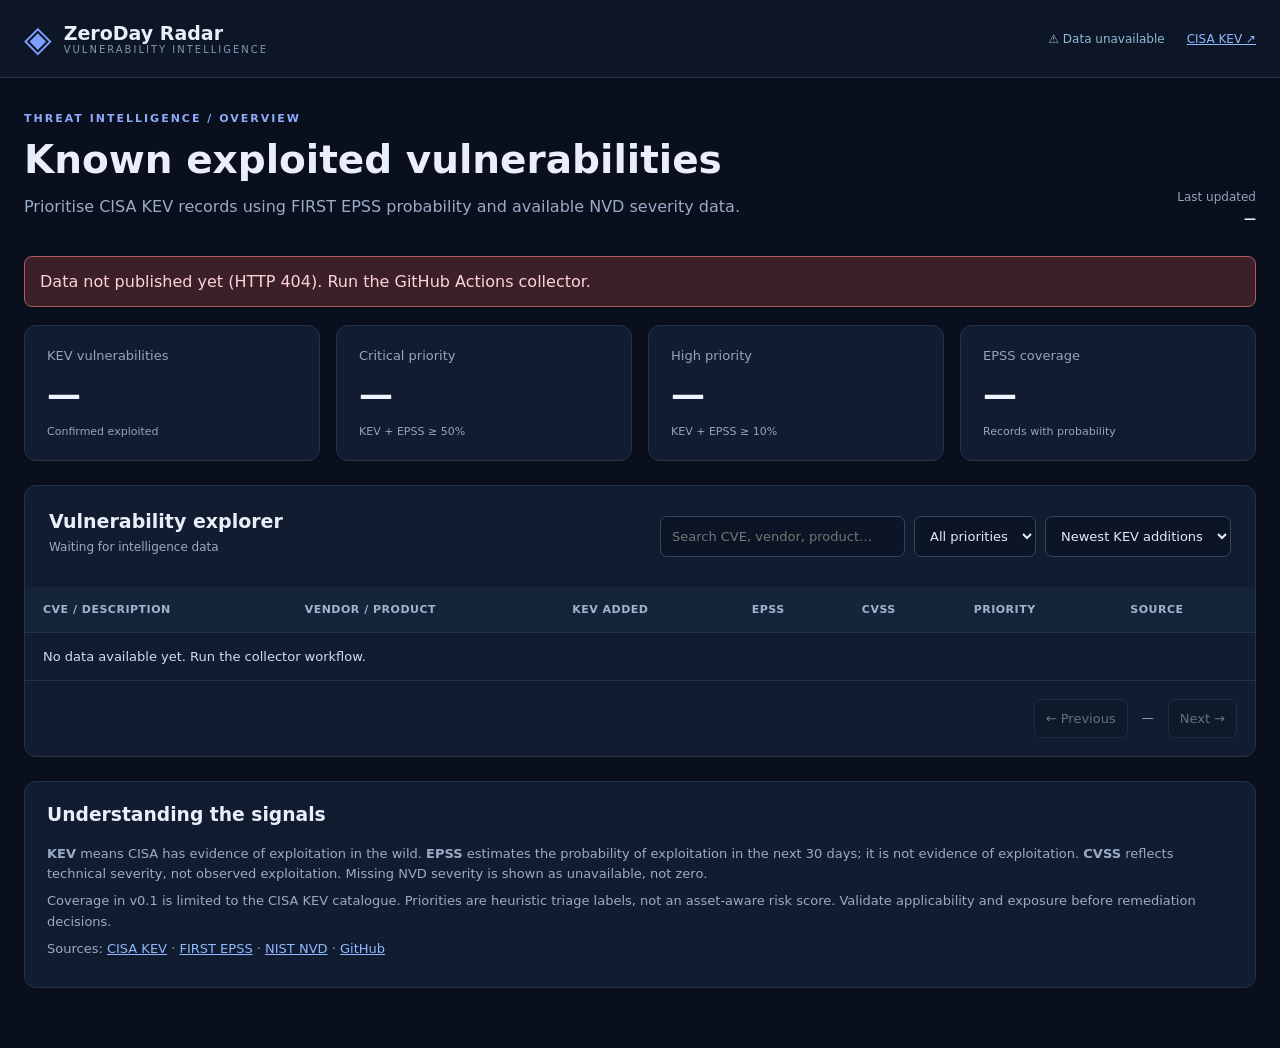
==== index.html @ 217a9eb2 "Add files via upload" ====
<!doctype html><html lang="en"><head><meta charset="utf-8"><meta name="viewport" content="width=device-width,initial-scale=1"><meta name="description" content="ZeroDay Radar: CISA KEV, EPSS and NVD vulnerability intelligence"><title>ZeroDay Radar | Vulnerability Intelligence</title><link rel="stylesheet" href="style.css"></head><body>
<header><div class="brand"><span class="brand-icon">◈</span><div><strong>ZeroDay Radar</strong><small>VULNERABILITY INTELLIGENCE</small></div></div><div class="top-right"><span id="health" class="status">Loading intelligence…</span><a href="https://www.cisa.gov/known-exploited-vulnerabilities-catalog" target="_blank" rel="noopener noreferrer">CISA KEV ↗</a></div></header>
<main><section class="intro"><div><div class="eyebrow">THREAT INTELLIGENCE / OVERVIEW</div><h1>Known exploited vulnerabilities</h1><p>Prioritise CISA KEV records using FIRST EPSS probability and available NVD severity data.</p></div><div class="stamp">Last updated<br><strong id="updated">—</strong></div></section>
<div id="error" role="alert" hidden></div>
<section class="metrics" aria-label="Intelligence metrics"><article><span>KEV vulnerabilities</span><strong id="count">—</strong><small>Confirmed exploited</small></article><article><span>Critical priority</span><strong id="critical">—</strong><small>KEV + EPSS ≥ 50%</small></article><article><span>High priority</span><strong id="high">—</strong><small>KEV + EPSS ≥ 10%</small></article><article><span>EPSS coverage</span><strong id="coverage">—</strong><small>Records with probability</small></article></section>
<section class="panel"><div class="panel-header"><div><h2>Vulnerability explorer</h2><p id="results">Waiting for intelligence data</p></div><div class="filters"><label class="sr-only" for="search">Search vulnerabilities</label><input id="search" type="search" placeholder="Search CVE, vendor, product…"><label class="sr-only" for="priority">Priority filter</label><select id="priority"><option value="">All priorities</option><option>Critical</option><option>High</option><option>Elevated</option></select><label class="sr-only" for="sort">Sort results</label><select id="sort"><option value="recent">Newest KEV additions</option><option value="epss">Highest EPSS</option><option value="cvss">Highest CVSS</option></select></div></div>
<div class="table-wrap"><table><thead><tr><th>CVE / Description</th><th>Vendor / Product</th><th>KEV added</th><th>EPSS</th><th>CVSS</th><th>Priority</th><th>Source</th></tr></thead><tbody id="rows"><tr><td colspan="7">Loading…</td></tr></tbody></table></div><div class="pagination"><button id="prev" disabled>← Previous</button><span id="page">—</span><button id="next" disabled>Next →</button></div></section>
<section class="footnote"><h3>Understanding the signals</h3><p><b>KEV</b> means CISA has evidence of exploitation in the wild. <b>EPSS</b> estimates the probability of exploitation in the next 30 days; it is not evidence of exploitation. <b>CVSS</b> reflects technical severity, not observed exploitation. Missing NVD severity is shown as unavailable, not zero.</p><p>Coverage in v0.1 is limited to the CISA KEV catalogue. Priorities are heuristic triage labels, not an asset-aware risk score. Validate applicability and exposure before remediation decisions.</p><p>Sources: <a href="https://www.cisa.gov/known-exploited-vulnerabilities-catalog">CISA KEV</a> · <a href="https://www.first.org/epss/">FIRST EPSS</a> · <a href="https://nvd.nist.gov/">NIST NVD</a> · <a href="https://github.com/">GitHub</a></p></section></main><script src="app.js" defer></script></body></html>
---- style.css ----
:root{color-scheme:dark;font-family:Inter,ui-sans-serif,system-ui,-apple-system,Segoe UI,sans-serif;background:#090f1c;color:#e9eef9}*{box-sizing:border-box}body{margin:0}a{color:#91b9ff}header{height:78px;border-bottom:1px solid #25314a;display:flex;align-items:center;justify-content:space-between;padding:0 max(24px,calc((100vw - 1350px)/2));background:#0d1627}.brand{display:flex;align-items:center;gap:12px}.brand-icon{font-size:36px;color:#7d9fff}.brand strong{display:block;font-size:19px}.brand small{display:block;color:#8796b2;font-size:10px;letter-spacing:2px}.top-right{display:flex;gap:22px;align-items:center;font-size:12px}.status{color:#8fb9d0}main{max-width:1398px;margin:auto;padding:34px 24px 60px}.intro{display:flex;justify-content:space-between;gap:24px;align-items:end;margin-bottom:30px}.eyebrow{color:#8eabf9;font-size:11px;letter-spacing:2px;font-weight:700}h1{font-size:clamp(27px,4vw,39px);margin:12px 0}p{color:#9aabc6;line-height:1.6;margin:6px 0}.stamp{text-align:right;color:#93a4bf;font-size:12px;min-width:160px}.stamp strong{display:block;color:#e3eafb;margin-top:8px}.metrics{display:grid;grid-template-columns:repeat(4,1fr);gap:16px;margin-bottom:24px}.metrics article,.panel,.footnote{background:#111c30;border:1px solid #25334e;border-radius:12px}.metrics article{padding:22px}.metrics span,.metrics small{display:block;color:#94a5c0;font-size:13px}.metrics strong{display:block;font-size:34px;margin:11px 0;color:#f2f5ff}.metrics small{font-size:11px}.panel{overflow:hidden}.panel-header{padding:24px;display:flex;justify-content:space-between;gap:20px;align-items:center}h2{margin:0;font-size:19px}.panel-header p{font-size:12px}.filters{display:flex;gap:9px;flex-wrap:wrap}input,select,button{background:#0c1525;color:#e5ecf8;border:1px solid #334563;border-radius:7px;padding:11px;font:inherit;font-size:13px}input{min-width:245px}input:focus,select:focus,button:focus{outline:2px solid #8eaaff;outline-offset:2px}button:not(:disabled){cursor:pointer}button:disabled{opacity:.4}.table-wrap{overflow:auto}table{border-collapse:collapse;width:100%;min-width:940px;text-align:left}th{background:#16243a;color:#a2b3ce;font-size:11px;letter-spacing:.5px;text-transform:uppercase}th,td{padding:16px 18px;border-bottom:1px solid #24314b}td{font-size:13px;color:#d1dced;vertical-align:top}td small{display:block;color:#8f9fba;margin-top:6px;line-height:1.45;max-width:410px}.cve{font-weight:700;color:#a5c4ff}.pill{display:inline-block;border-radius:5px;padding:5px 9px;font-size:11px;font-weight:700}.Critical{background:#50212b;color:#ff9a9a}.High{background:#503923;color:#ffcf8b}.Elevated{background:#223f52;color:#9bd8f5}.pagination{display:flex;justify-content:flex-end;align-items:center;gap:14px;padding:18px}.pagination span{font-size:12px;color:#9baac4}.footnote{padding:22px;margin-top:24px}.footnote h3{margin-top:0}.footnote p{font-size:13px}#error{padding:15px;border:1px solid #ae5b61;border-radius:8px;background:#3b202a;color:#ffd3d5;margin-bottom:18px}.sr-only{position:absolute;width:1px;height:1px;padding:0;margin:-1px;overflow:hidden;clip:rect(0,0,0,0);white-space:nowrap;border:0}@media(max-width:850px){.metrics{grid-template-columns:repeat(2,1fr)}.panel-header,.intro{align-items:stretch;flex-direction:column}.stamp{text-align:left}.top-right a{display:none}}@media(max-width:500px){.metrics{grid-template-columns:1fr 1fr;gap:8px}.metrics article{padding:13px}.metrics strong{font-size:26px}.filters input,.filters select{width:100%}.top-right{font-size:10px}}
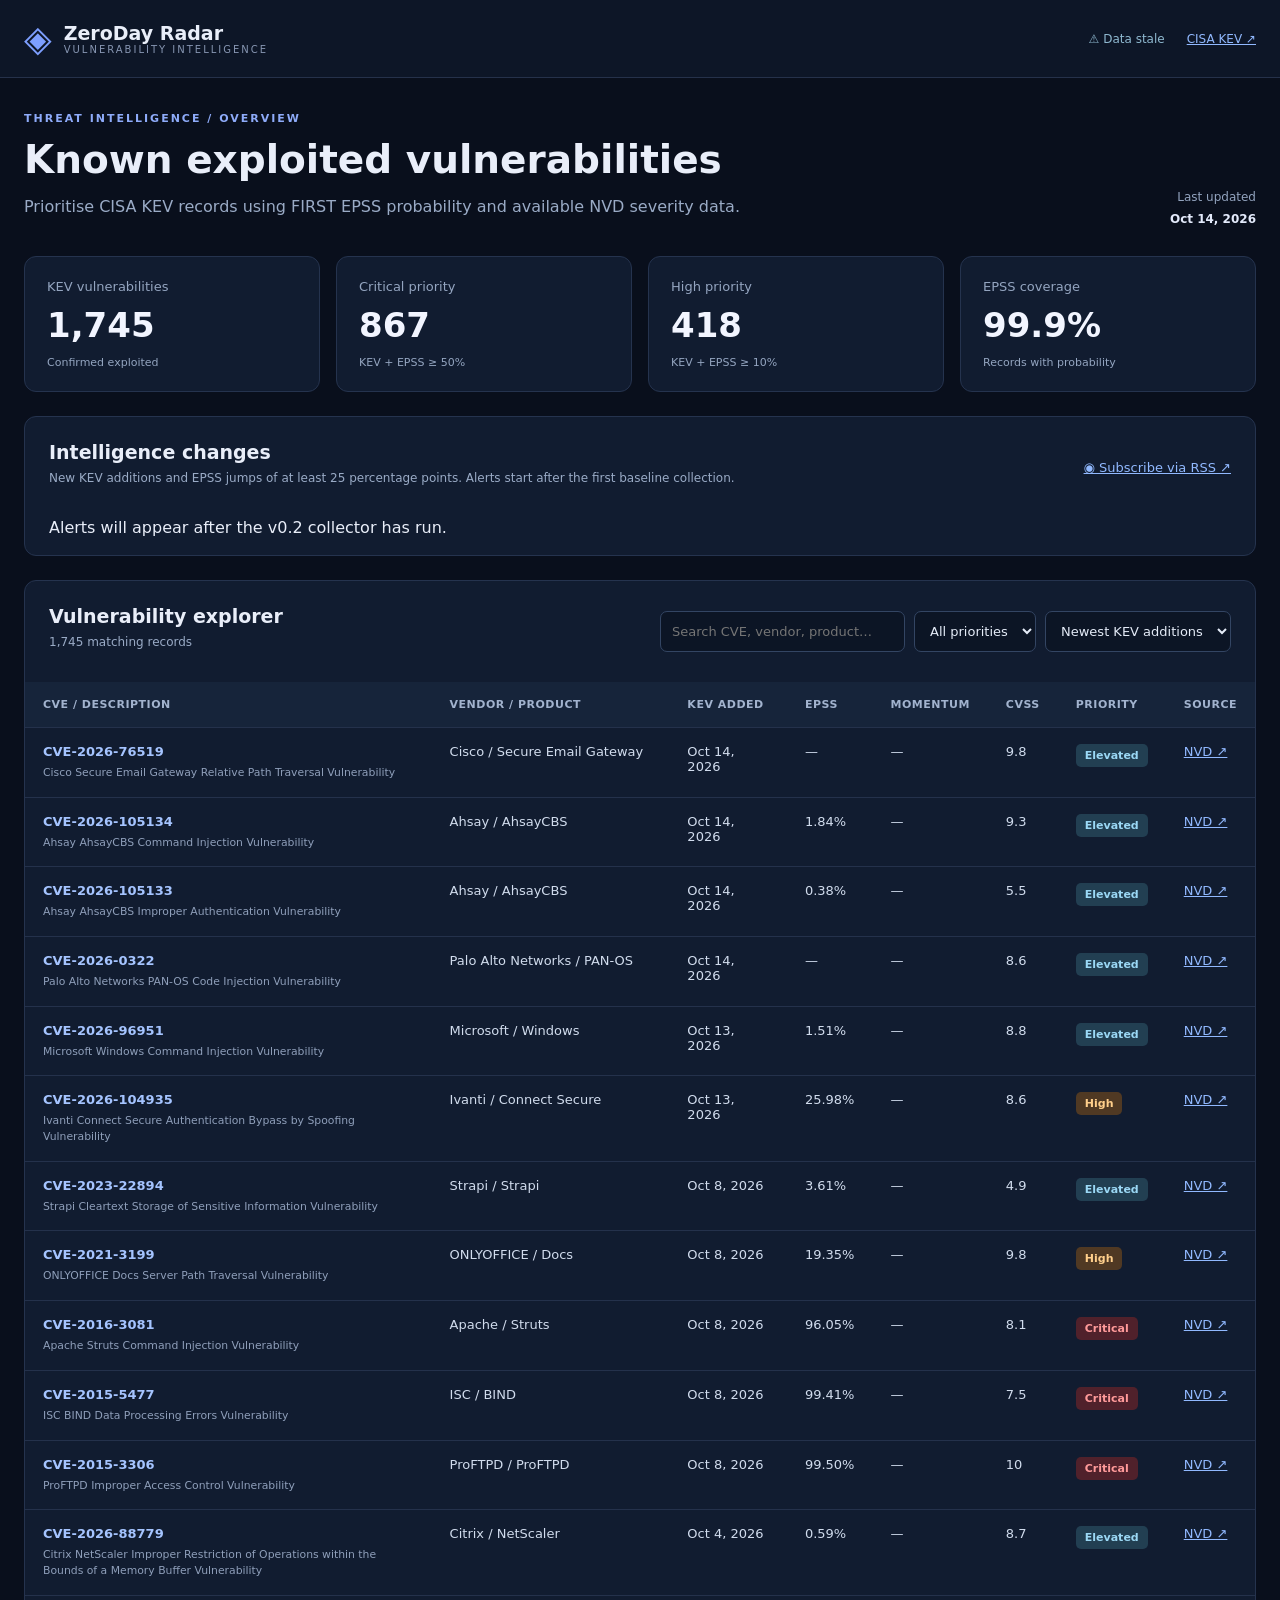
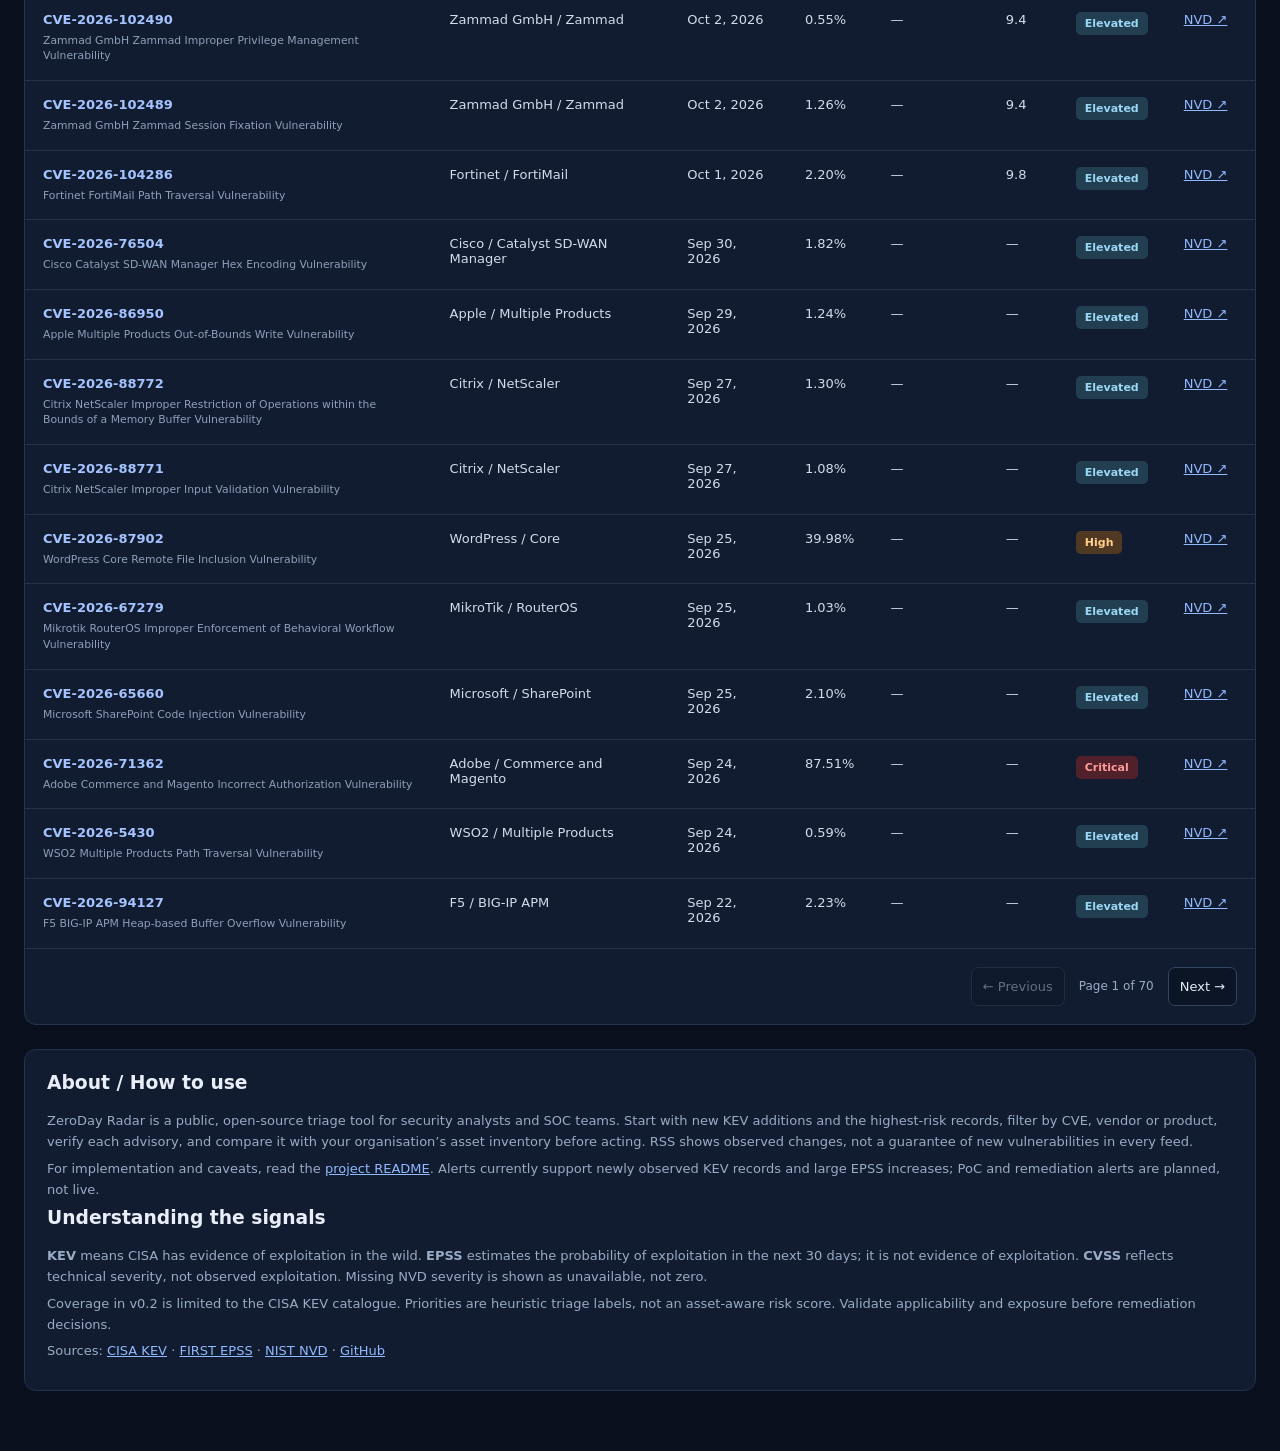
==== commit cd565958: "feat: v0.2 intelligence history and RSS alerts" ====
--- a/index.html
+++ b/index.html
@@ -1,8 +1,9 @@
-<!doctype html><html lang="en"><head><meta charset="utf-8"><meta name="viewport" content="width=device-width,initial-scale=1"><meta name="description" content="ZeroDay Radar: CISA KEV, EPSS and NVD vulnerability intelligence"><title>ZeroDay Radar | Vulnerability Intelligence</title><link rel="stylesheet" href="style.css"></head><body>
+<!doctype html><html lang="en"><head><meta charset="utf-8"><meta name="viewport" content="width=device-width,initial-scale=1"><meta name="description" content="ZeroDay Radar: CISA KEV, EPSS and NVD vulnerability intelligence"><title>ZeroDay Radar | Vulnerability Intelligence</title><link rel="alternate" type="application/rss+xml" title="ZeroDay Radar Threat Alerts" href="feed.xml"><link rel="stylesheet" href="style.css"></head><body>
 <header><div class="brand"><span class="brand-icon">◈</span><div><strong>ZeroDay Radar</strong><small>VULNERABILITY INTELLIGENCE</small></div></div><div class="top-right"><span id="health" class="status">Loading intelligence…</span><a href="https://www.cisa.gov/known-exploited-vulnerabilities-catalog" target="_blank" rel="noopener noreferrer">CISA KEV ↗</a></div></header>
 <main><section class="intro"><div><div class="eyebrow">THREAT INTELLIGENCE / OVERVIEW</div><h1>Known exploited vulnerabilities</h1><p>Prioritise CISA KEV records using FIRST EPSS probability and available NVD severity data.</p></div><div class="stamp">Last updated<br><strong id="updated">—</strong></div></section>
 <div id="error" role="alert" hidden></div>
 <section class="metrics" aria-label="Intelligence metrics"><article><span>KEV vulnerabilities</span><strong id="count">—</strong><small>Confirmed exploited</small></article><article><span>Critical priority</span><strong id="critical">—</strong><small>KEV + EPSS ≥ 50%</small></article><article><span>High priority</span><strong id="high">—</strong><small>KEV + EPSS ≥ 10%</small></article><article><span>EPSS coverage</span><strong id="coverage">—</strong><small>Records with probability</small></article></section>
+<section class="panel alert-panel"><div class="panel-header"><div><h2>Intelligence changes</h2><p>New KEV additions and EPSS jumps of at least 25 percentage points. Alerts start after the first baseline collection.</p></div><a href="feed.xml" class="rss-link">◉ Subscribe via RSS ↗</a></div><div id="alerts" class="alert-list" aria-live="polite">Loading alerts…</div></section>
 <section class="panel"><div class="panel-header"><div><h2>Vulnerability explorer</h2><p id="results">Waiting for intelligence data</p></div><div class="filters"><label class="sr-only" for="search">Search vulnerabilities</label><input id="search" type="search" placeholder="Search CVE, vendor, product…"><label class="sr-only" for="priority">Priority filter</label><select id="priority"><option value="">All priorities</option><option>Critical</option><option>High</option><option>Elevated</option></select><label class="sr-only" for="sort">Sort results</label><select id="sort"><option value="recent">Newest KEV additions</option><option value="epss">Highest EPSS</option><option value="cvss">Highest CVSS</option></select></div></div>
-<div class="table-wrap"><table><thead><tr><th>CVE / Description</th><th>Vendor / Product</th><th>KEV added</th><th>EPSS</th><th>CVSS</th><th>Priority</th><th>Source</th></tr></thead><tbody id="rows"><tr><td colspan="7">Loading…</td></tr></tbody></table></div><div class="pagination"><button id="prev" disabled>← Previous</button><span id="page">—</span><button id="next" disabled>Next →</button></div></section>
-<section class="footnote"><h3>Understanding the signals</h3><p><b>KEV</b> means CISA has evidence of exploitation in the wild. <b>EPSS</b> estimates the probability of exploitation in the next 30 days; it is not evidence of exploitation. <b>CVSS</b> reflects technical severity, not observed exploitation. Missing NVD severity is shown as unavailable, not zero.</p><p>Coverage in v0.1 is limited to the CISA KEV catalogue. Priorities are heuristic triage labels, not an asset-aware risk score. Validate applicability and exposure before remediation decisions.</p><p>Sources: <a href="https://www.cisa.gov/known-exploited-vulnerabilities-catalog">CISA KEV</a> · <a href="https://www.first.org/epss/">FIRST EPSS</a> · <a href="https://nvd.nist.gov/">NIST NVD</a> · <a href="https://github.com/">GitHub</a></p></section></main><script src="app.js" defer></script></body></html>
+<div class="table-wrap"><table><thead><tr><th>CVE / Description</th><th>Vendor / Product</th><th>KEV added</th><th>EPSS</th><th>Momentum</th><th>CVSS</th><th>Priority</th><th>Source</th></tr></thead><tbody id="rows"><tr><td colspan="8">Loading…</td></tr></tbody></table></div><div class="pagination"><button id="prev" disabled>← Previous</button><span id="page">—</span><button id="next" disabled>Next →</button></div></section>
+<section class="footnote"><h3>About / How to use</h3><p>ZeroDay Radar is a public, open-source triage tool for security analysts and SOC teams. Start with new KEV additions and the highest-risk records, filter by CVE, vendor or product, verify each advisory, and compare it with your organisation’s asset inventory before acting. RSS shows observed changes, not a guarantee of new vulnerabilities in every feed.</p><p>For implementation and caveats, read the <a href="https://github.com/potentialsailboat/zeroday-radar#readme">project README</a>. Alerts currently support newly observed KEV records and large EPSS increases; PoC and remediation alerts are planned, not live.</p><h3>Understanding the signals</h3><p><b>KEV</b> means CISA has evidence of exploitation in the wild. <b>EPSS</b> estimates the probability of exploitation in the next 30 days; it is not evidence of exploitation. <b>CVSS</b> reflects technical severity, not observed exploitation. Missing NVD severity is shown as unavailable, not zero.</p><p>Coverage in v0.2 is limited to the CISA KEV catalogue. Priorities are heuristic triage labels, not an asset-aware risk score. Validate applicability and exposure before remediation decisions.</p><p>Sources: <a href="https://www.cisa.gov/known-exploited-vulnerabilities-catalog">CISA KEV</a> · <a href="https://www.first.org/epss/">FIRST EPSS</a> · <a href="https://nvd.nist.gov/">NIST NVD</a> · <a href="https://github.com/">GitHub</a></p></section></main><script src="app.js" defer></script></body></html>
--- a/style.css
+++ b/style.css
@@ -1 +1,3 @@
 :root{color-scheme:dark;font-family:Inter,ui-sans-serif,system-ui,-apple-system,Segoe UI,sans-serif;background:#090f1c;color:#e9eef9}*{box-sizing:border-box}body{margin:0}a{color:#91b9ff}header{height:78px;border-bottom:1px solid #25314a;display:flex;align-items:center;justify-content:space-between;padding:0 max(24px,calc((100vw - 1350px)/2));background:#0d1627}.brand{display:flex;align-items:center;gap:12px}.brand-icon{font-size:36px;color:#7d9fff}.brand strong{display:block;font-size:19px}.brand small{display:block;color:#8796b2;font-size:10px;letter-spacing:2px}.top-right{display:flex;gap:22px;align-items:center;font-size:12px}.status{color:#8fb9d0}main{max-width:1398px;margin:auto;padding:34px 24px 60px}.intro{display:flex;justify-content:space-between;gap:24px;align-items:end;margin-bottom:30px}.eyebrow{color:#8eabf9;font-size:11px;letter-spacing:2px;font-weight:700}h1{font-size:clamp(27px,4vw,39px);margin:12px 0}p{color:#9aabc6;line-height:1.6;margin:6px 0}.stamp{text-align:right;color:#93a4bf;font-size:12px;min-width:160px}.stamp strong{display:block;color:#e3eafb;margin-top:8px}.metrics{display:grid;grid-template-columns:repeat(4,1fr);gap:16px;margin-bottom:24px}.metrics article,.panel,.footnote{background:#111c30;border:1px solid #25334e;border-radius:12px}.metrics article{padding:22px}.metrics span,.metrics small{display:block;color:#94a5c0;font-size:13px}.metrics strong{display:block;font-size:34px;margin:11px 0;color:#f2f5ff}.metrics small{font-size:11px}.panel{overflow:hidden}.panel-header{padding:24px;display:flex;justify-content:space-between;gap:20px;align-items:center}h2{margin:0;font-size:19px}.panel-header p{font-size:12px}.filters{display:flex;gap:9px;flex-wrap:wrap}input,select,button{background:#0c1525;color:#e5ecf8;border:1px solid #334563;border-radius:7px;padding:11px;font:inherit;font-size:13px}input{min-width:245px}input:focus,select:focus,button:focus{outline:2px solid #8eaaff;outline-offset:2px}button:not(:disabled){cursor:pointer}button:disabled{opacity:.4}.table-wrap{overflow:auto}table{border-collapse:collapse;width:100%;min-width:940px;text-align:left}th{background:#16243a;color:#a2b3ce;font-size:11px;letter-spacing:.5px;text-transform:uppercase}th,td{padding:16px 18px;border-bottom:1px solid #24314b}td{font-size:13px;color:#d1dced;vertical-align:top}td small{display:block;color:#8f9fba;margin-top:6px;line-height:1.45;max-width:410px}.cve{font-weight:700;color:#a5c4ff}.pill{display:inline-block;border-radius:5px;padding:5px 9px;font-size:11px;font-weight:700}.Critical{background:#50212b;color:#ff9a9a}.High{background:#503923;color:#ffcf8b}.Elevated{background:#223f52;color:#9bd8f5}.pagination{display:flex;justify-content:flex-end;align-items:center;gap:14px;padding:18px}.pagination span{font-size:12px;color:#9baac4}.footnote{padding:22px;margin-top:24px}.footnote h3{margin-top:0}.footnote p{font-size:13px}#error{padding:15px;border:1px solid #ae5b61;border-radius:8px;background:#3b202a;color:#ffd3d5;margin-bottom:18px}.sr-only{position:absolute;width:1px;height:1px;padding:0;margin:-1px;overflow:hidden;clip:rect(0,0,0,0);white-space:nowrap;border:0}@media(max-width:850px){.metrics{grid-template-columns:repeat(2,1fr)}.panel-header,.intro{align-items:stretch;flex-direction:column}.stamp{text-align:left}.top-right a{display:none}}@media(max-width:500px){.metrics{grid-template-columns:1fr 1fr;gap:8px}.metrics article{padding:13px}.metrics strong{font-size:26px}.filters input,.filters select{width:100%}.top-right{font-size:10px}}
+
+.alert-panel{margin-bottom:24px}.rss-link{white-space:nowrap;font-size:13px}.alert-list{padding:0 24px 18px}.alert-list>p{padding:8px 0}.alert-entry{padding:15px 0;border-top:1px solid #24314b}.alert-entry strong{font-size:14px}.alert-entry small{margin-left:10px;color:#93a4bf}.alert-entry p{font-size:13px}.alert-entry a{font-size:12px}
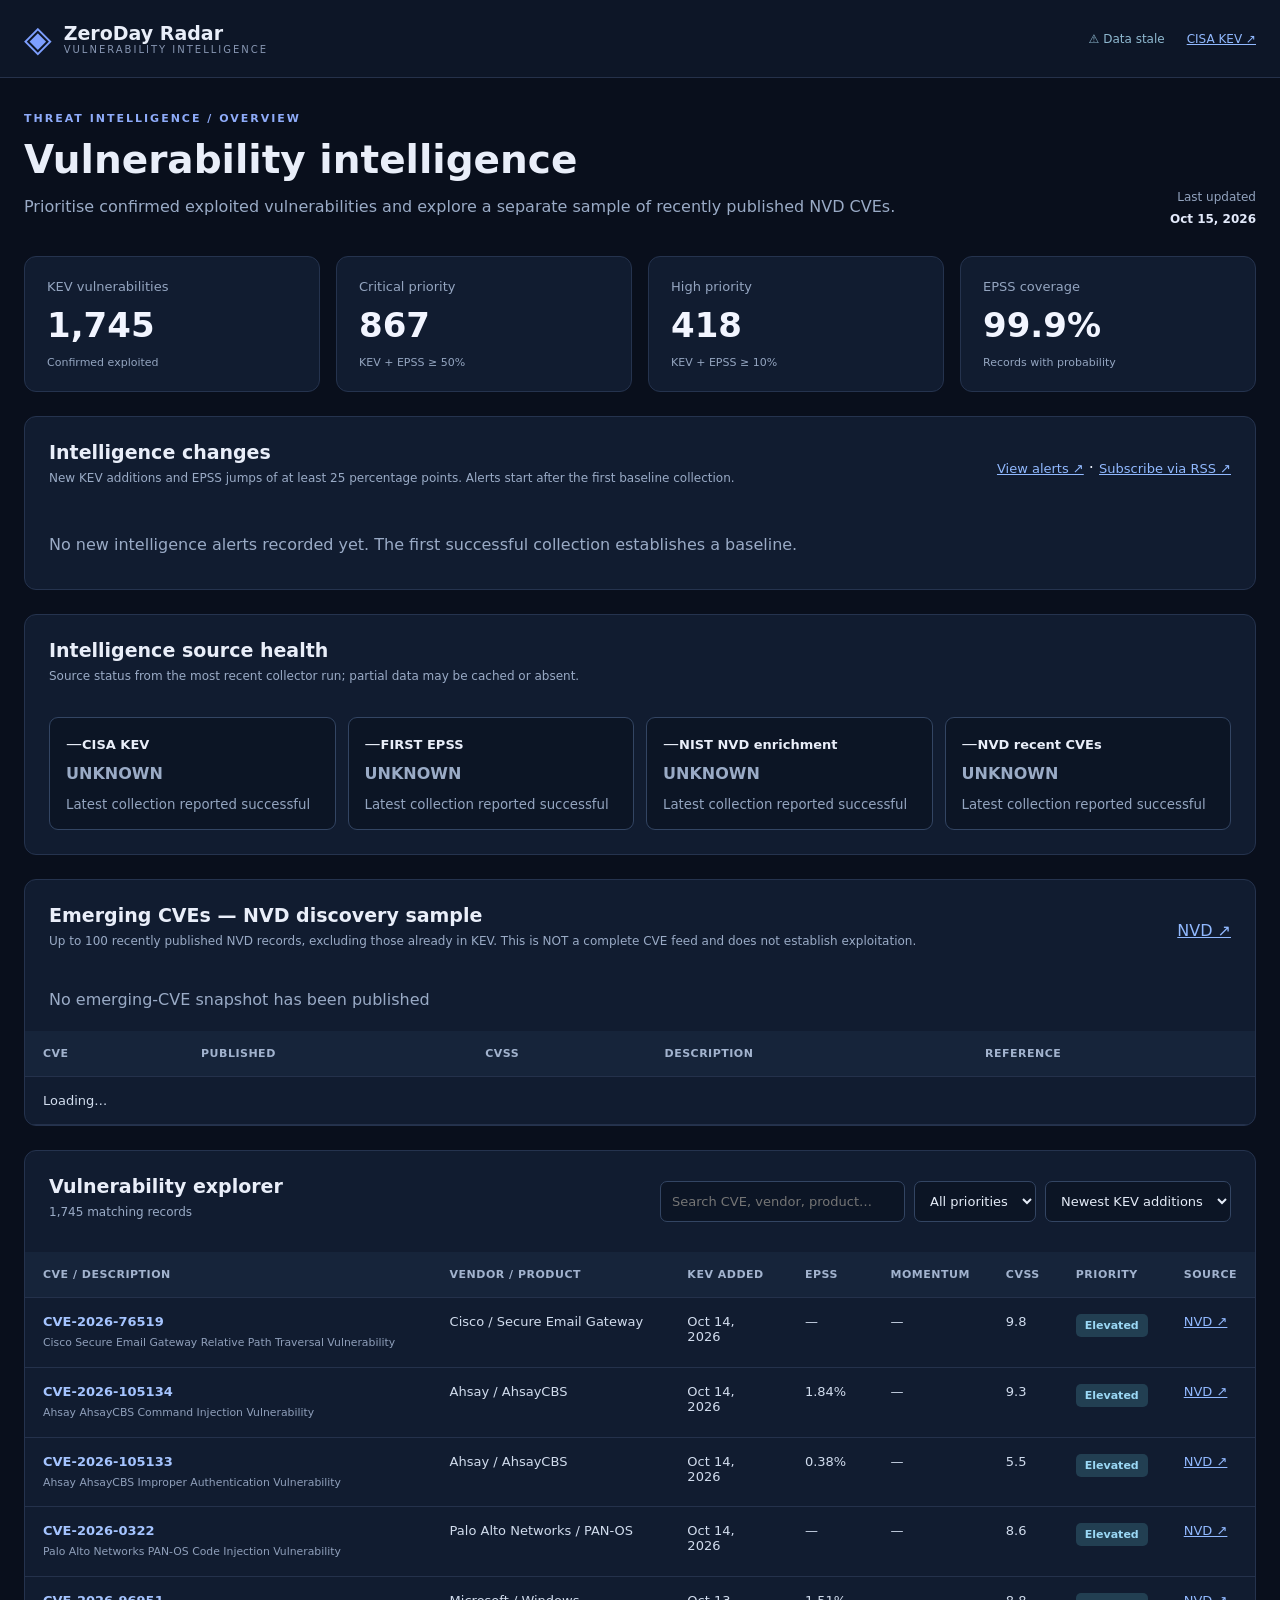
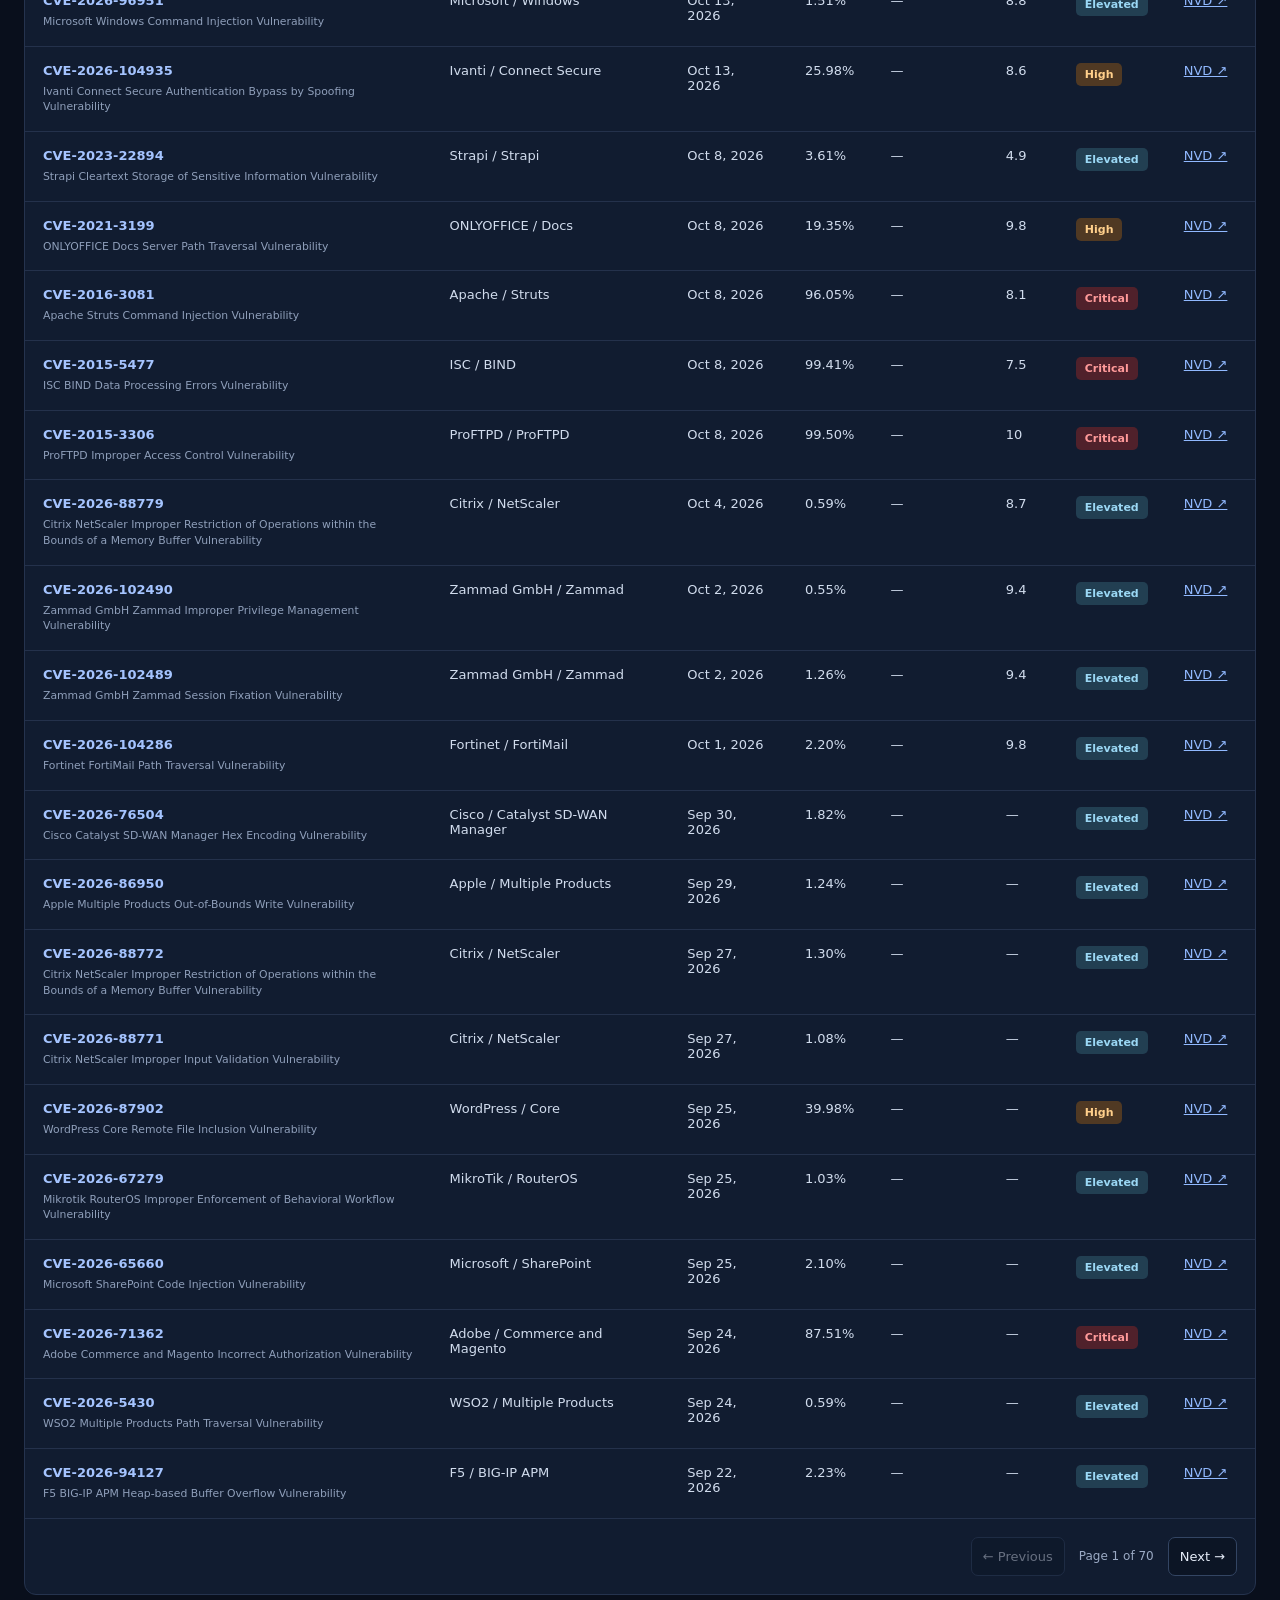
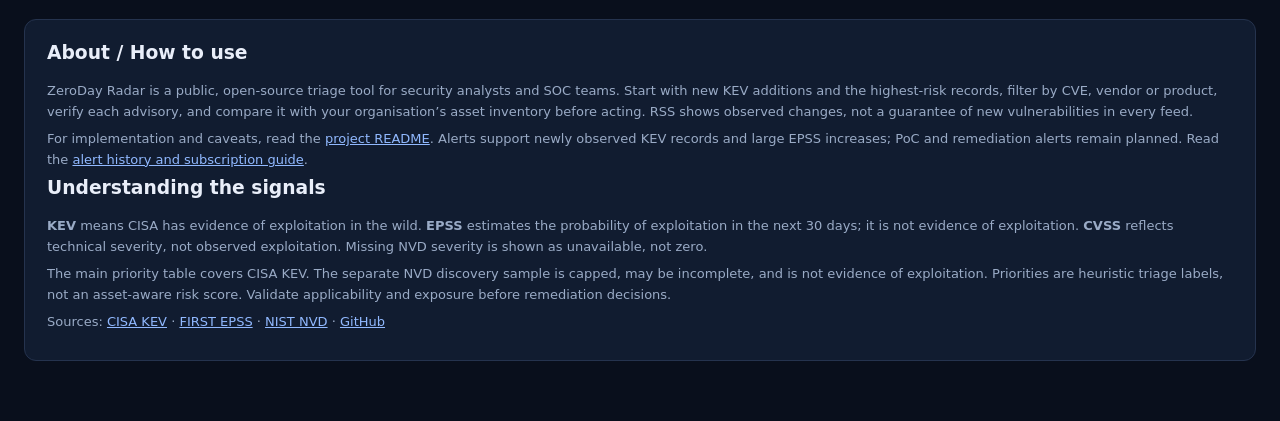
==== commit f30dd6ae: "feat: v0.3 RSS improvements, source health and emerging CVEs" ====
--- a/index.html
+++ b/index.html
@@ -1,9 +1,11 @@
 <!doctype html><html lang="en"><head><meta charset="utf-8"><meta name="viewport" content="width=device-width,initial-scale=1"><meta name="description" content="ZeroDay Radar: CISA KEV, EPSS and NVD vulnerability intelligence"><title>ZeroDay Radar | Vulnerability Intelligence</title><link rel="alternate" type="application/rss+xml" title="ZeroDay Radar Threat Alerts" href="feed.xml"><link rel="stylesheet" href="style.css"></head><body>
 <header><div class="brand"><span class="brand-icon">◈</span><div><strong>ZeroDay Radar</strong><small>VULNERABILITY INTELLIGENCE</small></div></div><div class="top-right"><span id="health" class="status">Loading intelligence…</span><a href="https://www.cisa.gov/known-exploited-vulnerabilities-catalog" target="_blank" rel="noopener noreferrer">CISA KEV ↗</a></div></header>
-<main><section class="intro"><div><div class="eyebrow">THREAT INTELLIGENCE / OVERVIEW</div><h1>Known exploited vulnerabilities</h1><p>Prioritise CISA KEV records using FIRST EPSS probability and available NVD severity data.</p></div><div class="stamp">Last updated<br><strong id="updated">—</strong></div></section>
+<main><section class="intro"><div><div class="eyebrow">THREAT INTELLIGENCE / OVERVIEW</div><h1>Vulnerability intelligence</h1><p>Prioritise confirmed exploited vulnerabilities and explore a separate sample of recently published NVD CVEs.</p></div><div class="stamp">Last updated<br><strong id="updated">—</strong></div></section>
 <div id="error" role="alert" hidden></div>
 <section class="metrics" aria-label="Intelligence metrics"><article><span>KEV vulnerabilities</span><strong id="count">—</strong><small>Confirmed exploited</small></article><article><span>Critical priority</span><strong id="critical">—</strong><small>KEV + EPSS ≥ 50%</small></article><article><span>High priority</span><strong id="high">—</strong><small>KEV + EPSS ≥ 10%</small></article><article><span>EPSS coverage</span><strong id="coverage">—</strong><small>Records with probability</small></article></section>
-<section class="panel alert-panel"><div class="panel-header"><div><h2>Intelligence changes</h2><p>New KEV additions and EPSS jumps of at least 25 percentage points. Alerts start after the first baseline collection.</p></div><a href="feed.xml" class="rss-link">◉ Subscribe via RSS ↗</a></div><div id="alerts" class="alert-list" aria-live="polite">Loading alerts…</div></section>
+<section class="panel alert-panel"><div class="panel-header"><div><h2>Intelligence changes</h2><p>New KEV additions and EPSS jumps of at least 25 percentage points. Alerts start after the first baseline collection.</p></div><div><a href="alerts.html" class="rss-link">View alerts ↗</a> · <a href="feed.xml" class="rss-link">Subscribe via RSS ↗</a></div></div><div id="alerts" class="alert-list" aria-live="polite">Loading alerts…</div></section>
+<section class="panel update-panel"><div class="panel-header"><div><h2>Intelligence source health</h2><p>Source status from the most recent collector run; partial data may be cached or absent.</p></div></div><div id="source-health" class="source-grid" aria-live="polite">Loading source information…</div></section>
+<section class="panel update-panel"><div class="panel-header"><div><h2>Emerging CVEs — NVD discovery sample</h2><p>Up to 100 recently published NVD records, excluding those already in KEV. This is NOT a complete CVE feed and does not establish exploitation.</p></div><a href="https://nvd.nist.gov/" target="_blank" rel="noopener noreferrer">NVD ↗</a></div><p id="emerging-status" class="pad-note">Loading…</p><div class="table-wrap"><table><thead><tr><th>CVE</th><th>Published</th><th>CVSS</th><th>Description</th><th>Reference</th></tr></thead><tbody id="emerging-rows"><tr><td colspan="5">Loading…</td></tr></tbody></table></div></section>
 <section class="panel"><div class="panel-header"><div><h2>Vulnerability explorer</h2><p id="results">Waiting for intelligence data</p></div><div class="filters"><label class="sr-only" for="search">Search vulnerabilities</label><input id="search" type="search" placeholder="Search CVE, vendor, product…"><label class="sr-only" for="priority">Priority filter</label><select id="priority"><option value="">All priorities</option><option>Critical</option><option>High</option><option>Elevated</option></select><label class="sr-only" for="sort">Sort results</label><select id="sort"><option value="recent">Newest KEV additions</option><option value="epss">Highest EPSS</option><option value="cvss">Highest CVSS</option></select></div></div>
 <div class="table-wrap"><table><thead><tr><th>CVE / Description</th><th>Vendor / Product</th><th>KEV added</th><th>EPSS</th><th>Momentum</th><th>CVSS</th><th>Priority</th><th>Source</th></tr></thead><tbody id="rows"><tr><td colspan="8">Loading…</td></tr></tbody></table></div><div class="pagination"><button id="prev" disabled>← Previous</button><span id="page">—</span><button id="next" disabled>Next →</button></div></section>
-<section class="footnote"><h3>About / How to use</h3><p>ZeroDay Radar is a public, open-source triage tool for security analysts and SOC teams. Start with new KEV additions and the highest-risk records, filter by CVE, vendor or product, verify each advisory, and compare it with your organisation’s asset inventory before acting. RSS shows observed changes, not a guarantee of new vulnerabilities in every feed.</p><p>For implementation and caveats, read the <a href="https://github.com/potentialsailboat/zeroday-radar#readme">project README</a>. Alerts currently support newly observed KEV records and large EPSS increases; PoC and remediation alerts are planned, not live.</p><h3>Understanding the signals</h3><p><b>KEV</b> means CISA has evidence of exploitation in the wild. <b>EPSS</b> estimates the probability of exploitation in the next 30 days; it is not evidence of exploitation. <b>CVSS</b> reflects technical severity, not observed exploitation. Missing NVD severity is shown as unavailable, not zero.</p><p>Coverage in v0.2 is limited to the CISA KEV catalogue. Priorities are heuristic triage labels, not an asset-aware risk score. Validate applicability and exposure before remediation decisions.</p><p>Sources: <a href="https://www.cisa.gov/known-exploited-vulnerabilities-catalog">CISA KEV</a> · <a href="https://www.first.org/epss/">FIRST EPSS</a> · <a href="https://nvd.nist.gov/">NIST NVD</a> · <a href="https://github.com/">GitHub</a></p></section></main><script src="app.js" defer></script></body></html>
+<section class="footnote"><h3>About / How to use</h3><p>ZeroDay Radar is a public, open-source triage tool for security analysts and SOC teams. Start with new KEV additions and the highest-risk records, filter by CVE, vendor or product, verify each advisory, and compare it with your organisation’s asset inventory before acting. RSS shows observed changes, not a guarantee of new vulnerabilities in every feed.</p><p>For implementation and caveats, read the <a href="https://github.com/potentialsailboat/zeroday-radar#readme">project README</a>. Alerts support newly observed KEV records and large EPSS increases; PoC and remediation alerts remain planned. Read the <a href="alerts.html">alert history and subscription guide</a>.</p><h3>Understanding the signals</h3><p><b>KEV</b> means CISA has evidence of exploitation in the wild. <b>EPSS</b> estimates the probability of exploitation in the next 30 days; it is not evidence of exploitation. <b>CVSS</b> reflects technical severity, not observed exploitation. Missing NVD severity is shown as unavailable, not zero.</p><p>The main priority table covers CISA KEV. The separate NVD discovery sample is capped, may be incomplete, and is not evidence of exploitation. Priorities are heuristic triage labels, not an asset-aware risk score. Validate applicability and exposure before remediation decisions.</p><p>Sources: <a href="https://www.cisa.gov/known-exploited-vulnerabilities-catalog">CISA KEV</a> · <a href="https://www.first.org/epss/">FIRST EPSS</a> · <a href="https://nvd.nist.gov/">NIST NVD</a> · <a href="https://github.com/">GitHub</a></p></section></main><script src="app.js" defer></script></body></html>
--- a/style.css
+++ b/style.css
@@ -1,3 +1,5 @@
 :root{color-scheme:dark;font-family:Inter,ui-sans-serif,system-ui,-apple-system,Segoe UI,sans-serif;background:#090f1c;color:#e9eef9}*{box-sizing:border-box}body{margin:0}a{color:#91b9ff}header{height:78px;border-bottom:1px solid #25314a;display:flex;align-items:center;justify-content:space-between;padding:0 max(24px,calc((100vw - 1350px)/2));background:#0d1627}.brand{display:flex;align-items:center;gap:12px}.brand-icon{font-size:36px;color:#7d9fff}.brand strong{display:block;font-size:19px}.brand small{display:block;color:#8796b2;font-size:10px;letter-spacing:2px}.top-right{display:flex;gap:22px;align-items:center;font-size:12px}.status{color:#8fb9d0}main{max-width:1398px;margin:auto;padding:34px 24px 60px}.intro{display:flex;justify-content:space-between;gap:24px;align-items:end;margin-bottom:30px}.eyebrow{color:#8eabf9;font-size:11px;letter-spacing:2px;font-weight:700}h1{font-size:clamp(27px,4vw,39px);margin:12px 0}p{color:#9aabc6;line-height:1.6;margin:6px 0}.stamp{text-align:right;color:#93a4bf;font-size:12px;min-width:160px}.stamp strong{display:block;color:#e3eafb;margin-top:8px}.metrics{display:grid;grid-template-columns:repeat(4,1fr);gap:16px;margin-bottom:24px}.metrics article,.panel,.footnote{background:#111c30;border:1px solid #25334e;border-radius:12px}.metrics article{padding:22px}.metrics span,.metrics small{display:block;color:#94a5c0;font-size:13px}.metrics strong{display:block;font-size:34px;margin:11px 0;color:#f2f5ff}.metrics small{font-size:11px}.panel{overflow:hidden}.panel-header{padding:24px;display:flex;justify-content:space-between;gap:20px;align-items:center}h2{margin:0;font-size:19px}.panel-header p{font-size:12px}.filters{display:flex;gap:9px;flex-wrap:wrap}input,select,button{background:#0c1525;color:#e5ecf8;border:1px solid #334563;border-radius:7px;padding:11px;font:inherit;font-size:13px}input{min-width:245px}input:focus,select:focus,button:focus{outline:2px solid #8eaaff;outline-offset:2px}button:not(:disabled){cursor:pointer}button:disabled{opacity:.4}.table-wrap{overflow:auto}table{border-collapse:collapse;width:100%;min-width:940px;text-align:left}th{background:#16243a;color:#a2b3ce;font-size:11px;letter-spacing:.5px;text-transform:uppercase}th,td{padding:16px 18px;border-bottom:1px solid #24314b}td{font-size:13px;color:#d1dced;vertical-align:top}td small{display:block;color:#8f9fba;margin-top:6px;line-height:1.45;max-width:410px}.cve{font-weight:700;color:#a5c4ff}.pill{display:inline-block;border-radius:5px;padding:5px 9px;font-size:11px;font-weight:700}.Critical{background:#50212b;color:#ff9a9a}.High{background:#503923;color:#ffcf8b}.Elevated{background:#223f52;color:#9bd8f5}.pagination{display:flex;justify-content:flex-end;align-items:center;gap:14px;padding:18px}.pagination span{font-size:12px;color:#9baac4}.footnote{padding:22px;margin-top:24px}.footnote h3{margin-top:0}.footnote p{font-size:13px}#error{padding:15px;border:1px solid #ae5b61;border-radius:8px;background:#3b202a;color:#ffd3d5;margin-bottom:18px}.sr-only{position:absolute;width:1px;height:1px;padding:0;margin:-1px;overflow:hidden;clip:rect(0,0,0,0);white-space:nowrap;border:0}@media(max-width:850px){.metrics{grid-template-columns:repeat(2,1fr)}.panel-header,.intro{align-items:stretch;flex-direction:column}.stamp{text-align:left}.top-right a{display:none}}@media(max-width:500px){.metrics{grid-template-columns:1fr 1fr;gap:8px}.metrics article{padding:13px}.metrics strong{font-size:26px}.filters input,.filters select{width:100%}.top-right{font-size:10px}}
 
 .alert-panel{margin-bottom:24px}.rss-link{white-space:nowrap;font-size:13px}.alert-list{padding:0 24px 18px}.alert-list>p{padding:8px 0}.alert-entry{padding:15px 0;border-top:1px solid #24314b}.alert-entry strong{font-size:14px}.alert-entry small{margin-left:10px;color:#93a4bf}.alert-entry p{font-size:13px}.alert-entry a{font-size:12px}
+
+.update-panel{margin-bottom:24px}.source-grid{display:grid;grid-template-columns:repeat(4,minmax(0,1fr));gap:12px;padding:0 24px 24px}.health-card{padding:16px;background:#0c1525;border:1px solid #334563;border-radius:9px}.health-card strong{font-size:13px}.health-card p{font-weight:700;margin:8px 0}.health-card small{color:#93a4bf}.pad-note{padding:0 24px 12px}@media(max-width:850px){.source-grid{grid-template-columns:repeat(2,minmax(0,1fr))}}@media(max-width:500px){.source-grid{grid-template-columns:1fr}}
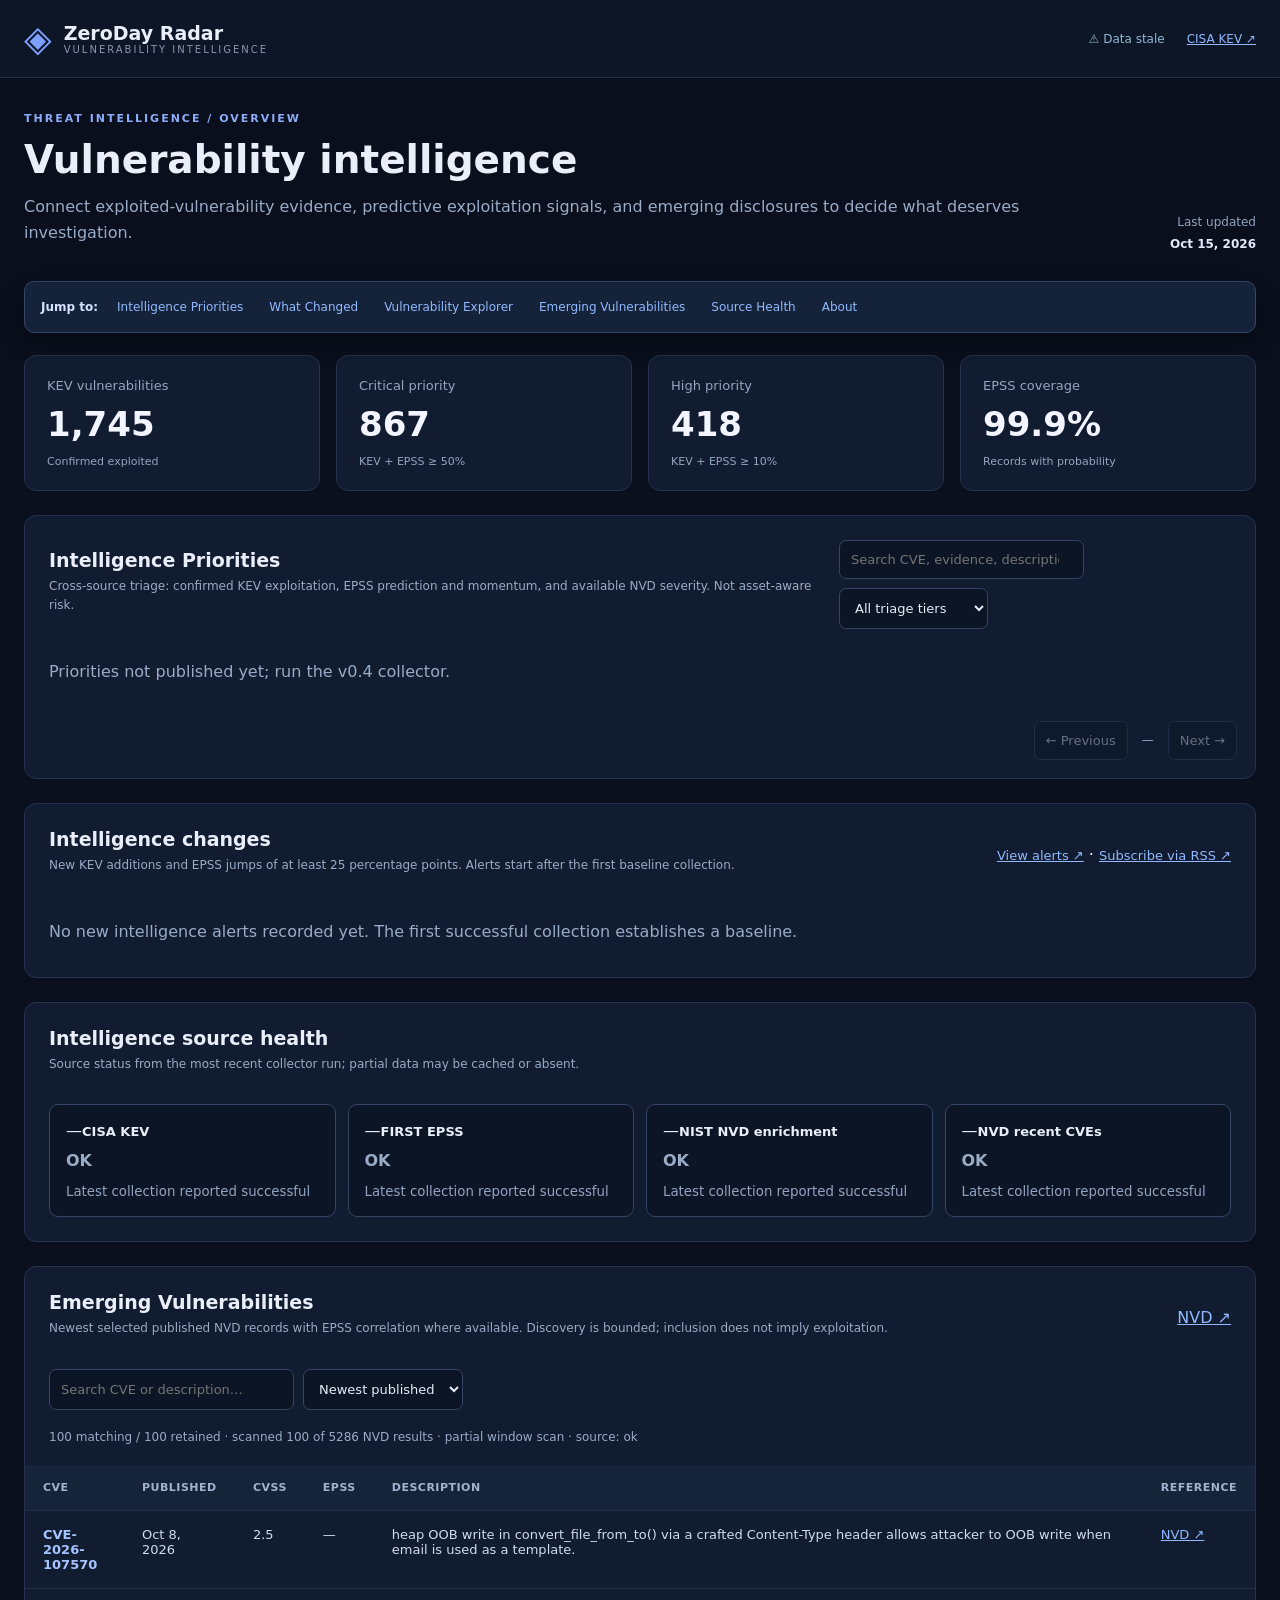
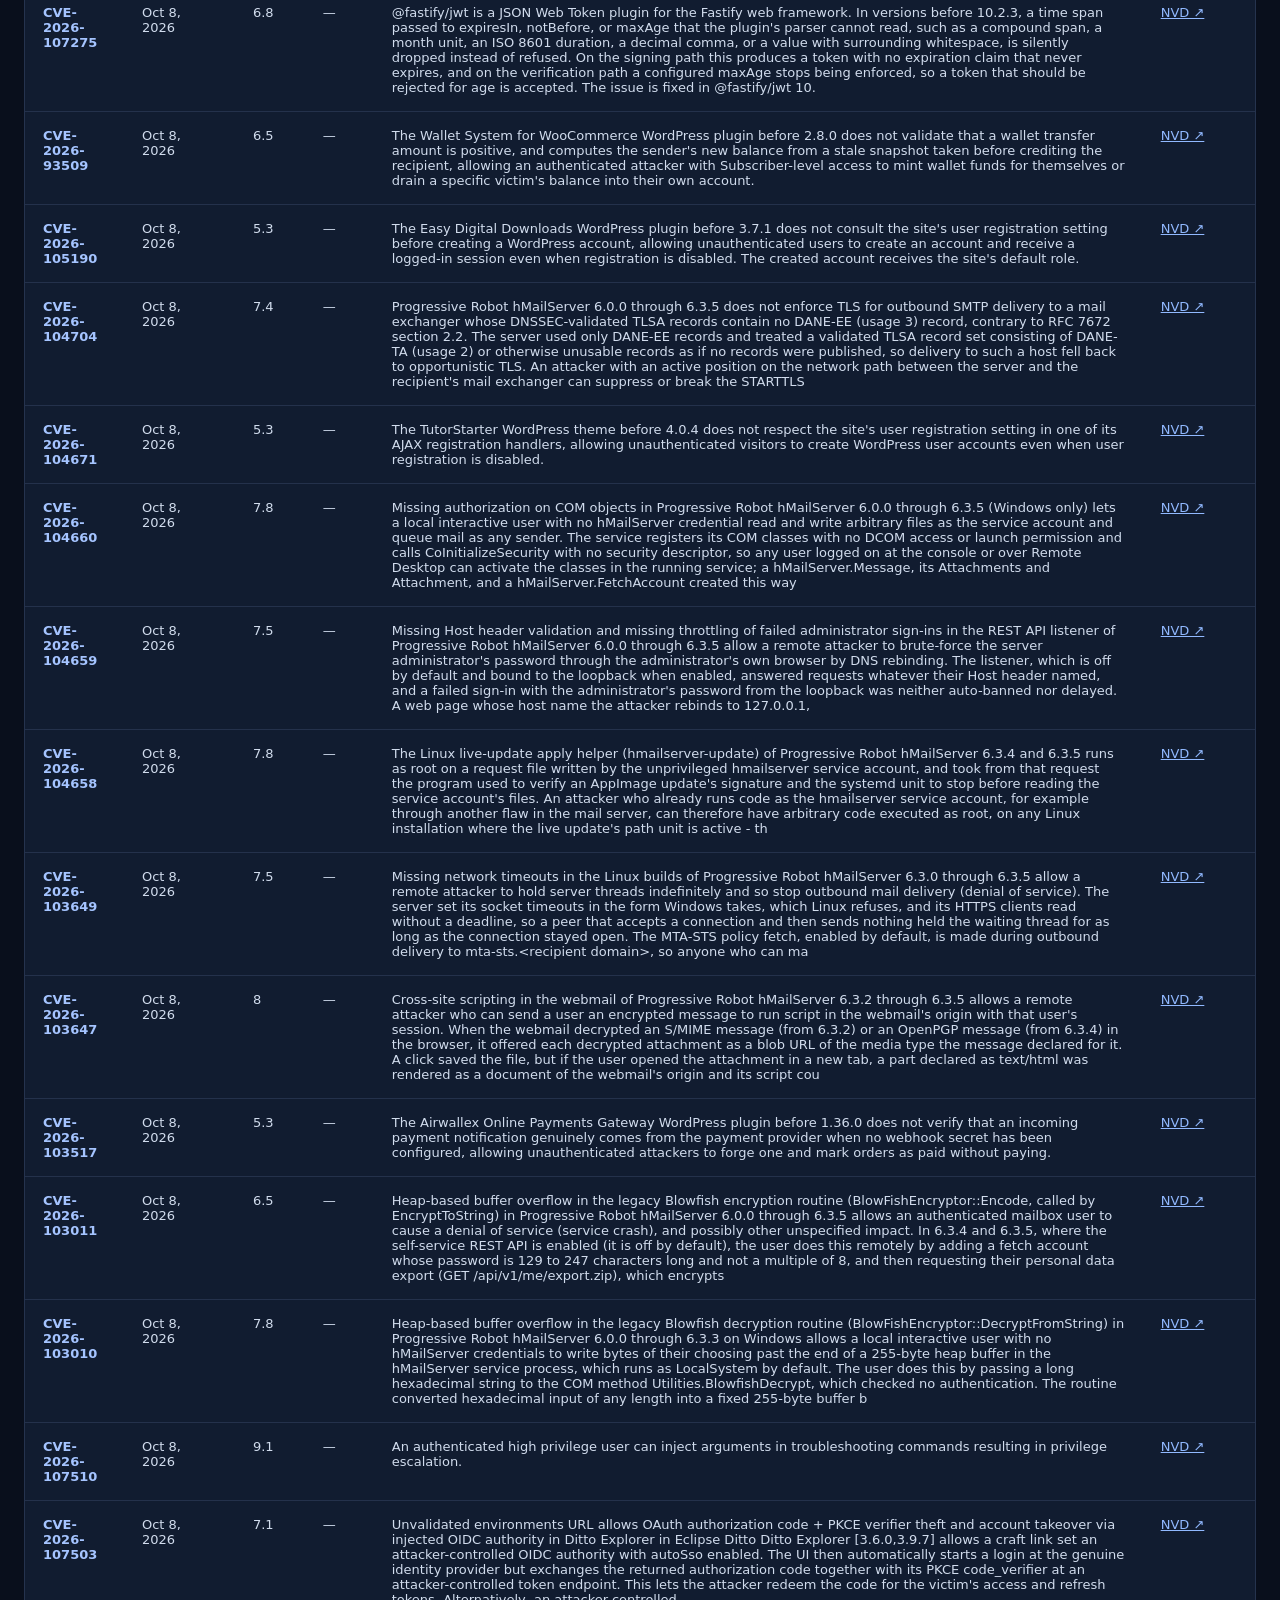
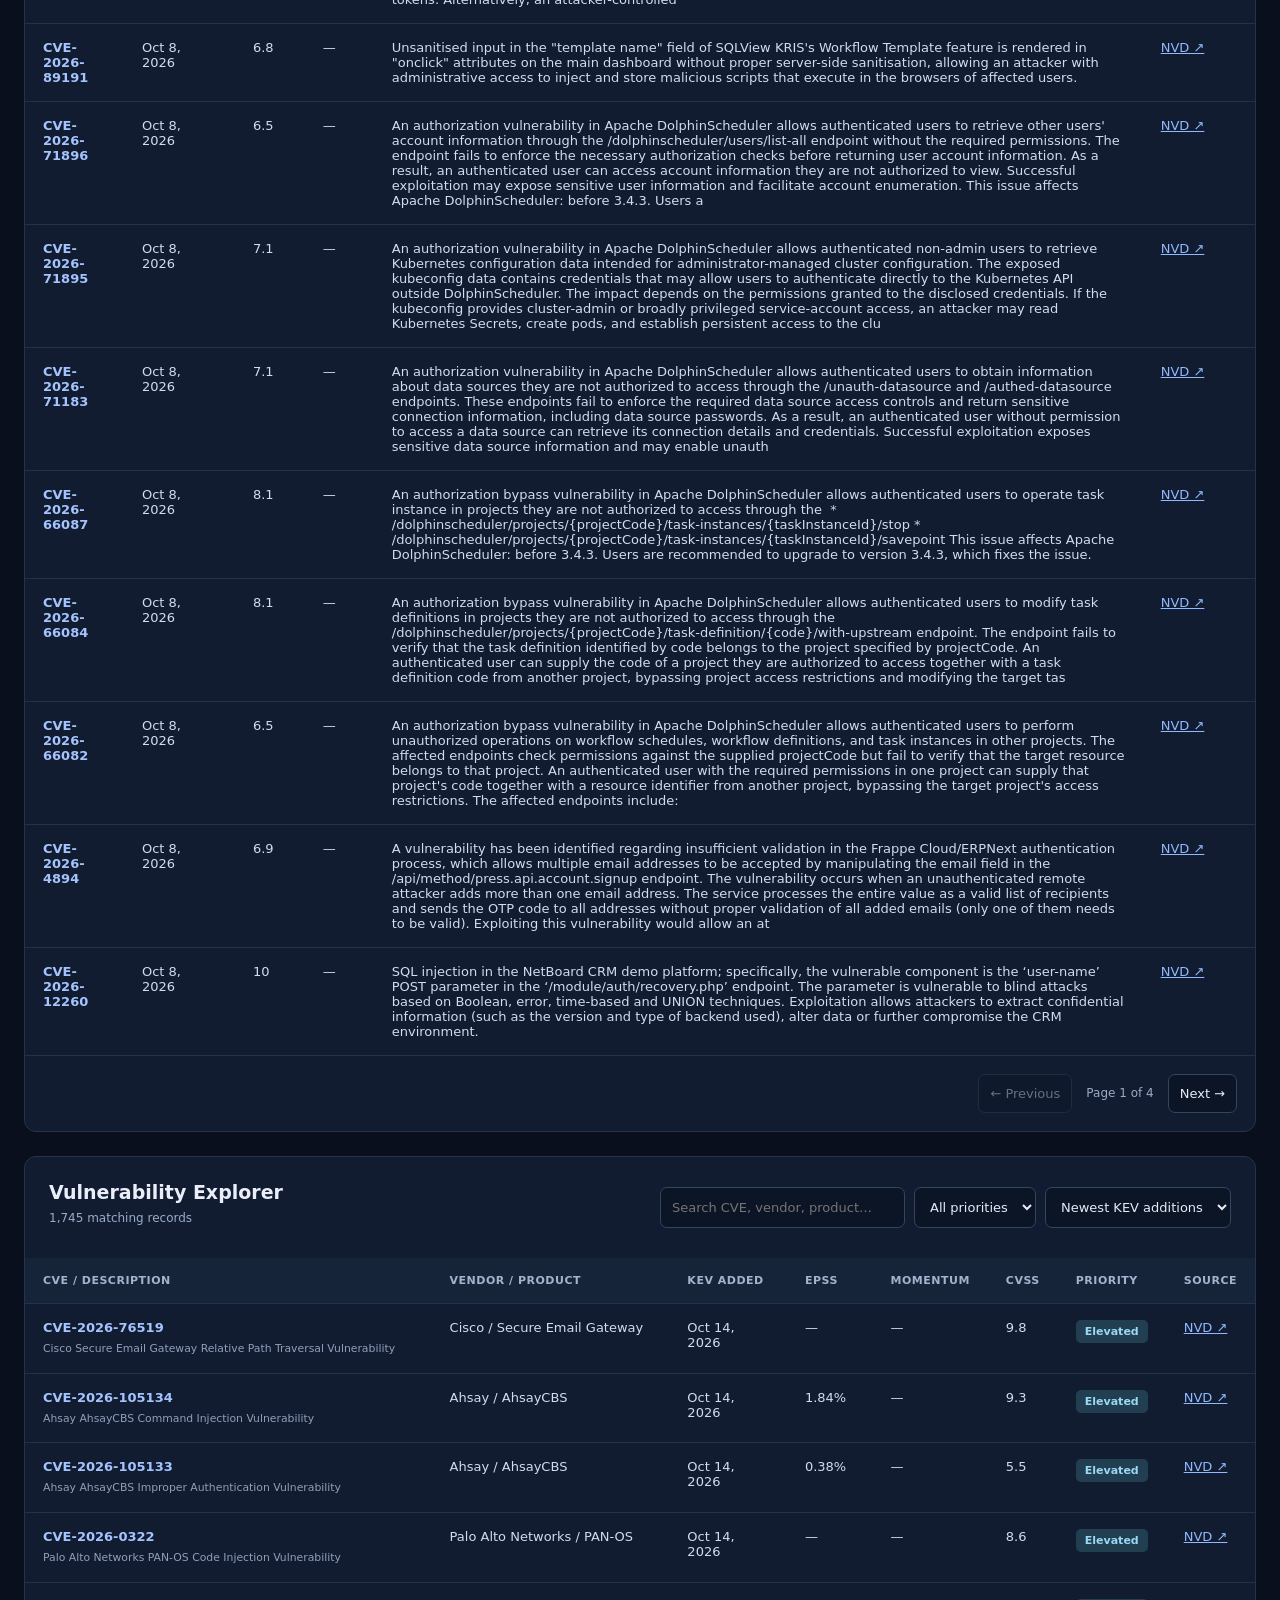
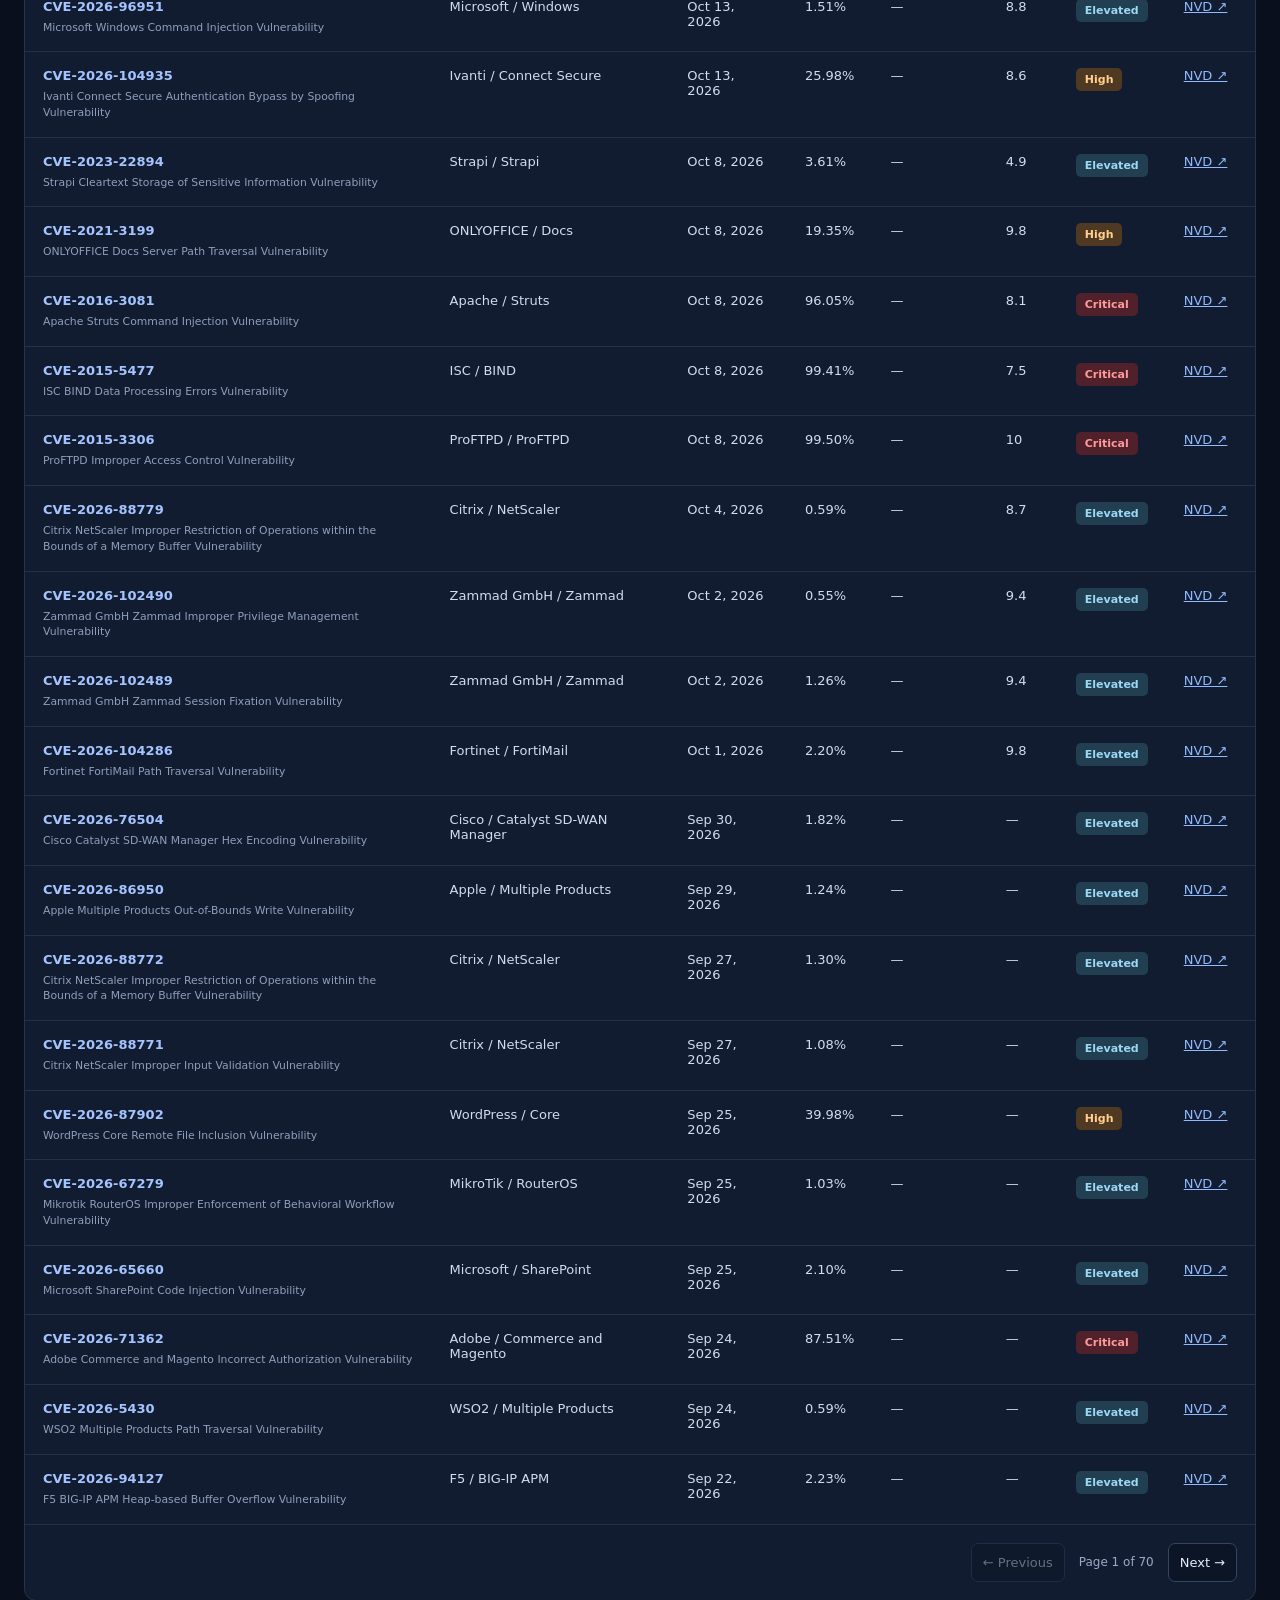
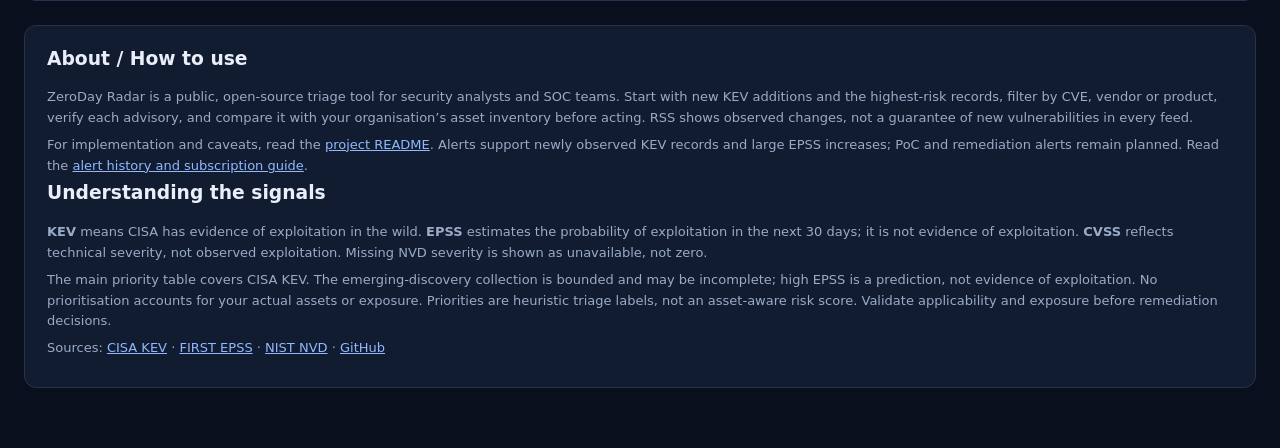
==== commit 7e4c1e71: "0.4 correlated intelligence and section navigation" ====
--- a/index.html
+++ b/index.html
@@ -1,11 +1,12 @@
 <!doctype html><html lang="en"><head><meta charset="utf-8"><meta name="viewport" content="width=device-width,initial-scale=1"><meta name="description" content="ZeroDay Radar: CISA KEV, EPSS and NVD vulnerability intelligence"><title>ZeroDay Radar | Vulnerability Intelligence</title><link rel="alternate" type="application/rss+xml" title="ZeroDay Radar Threat Alerts" href="feed.xml"><link rel="stylesheet" href="style.css"></head><body>
 <header><div class="brand"><span class="brand-icon">◈</span><div><strong>ZeroDay Radar</strong><small>VULNERABILITY INTELLIGENCE</small></div></div><div class="top-right"><span id="health" class="status">Loading intelligence…</span><a href="https://www.cisa.gov/known-exploited-vulnerabilities-catalog" target="_blank" rel="noopener noreferrer">CISA KEV ↗</a></div></header>
-<main><section class="intro"><div><div class="eyebrow">THREAT INTELLIGENCE / OVERVIEW</div><h1>Vulnerability intelligence</h1><p>Prioritise confirmed exploited vulnerabilities and explore a separate sample of recently published NVD CVEs.</p></div><div class="stamp">Last updated<br><strong id="updated">—</strong></div></section>
-<div id="error" role="alert" hidden></div>
+<main><section class="intro"><div><div class="eyebrow">THREAT INTELLIGENCE / OVERVIEW</div><h1>Vulnerability intelligence</h1><p>Connect exploited-vulnerability evidence, predictive exploitation signals, and emerging disclosures to decide what deserves investigation.</p></div><div class="stamp">Last updated<br><strong id="updated">—</strong></div></section>
+<nav class="jump-nav" aria-label="Dashboard sections"><strong>Jump to:</strong><a href="#priorities">Intelligence Priorities</a><a href="#changes">What Changed</a><a href="#explorer">Vulnerability Explorer</a><a href="#emerging">Emerging Vulnerabilities</a><a href="#sources">Source Health</a><a href="#about">About</a></nav><div id="error" role="alert" hidden></div>
 <section class="metrics" aria-label="Intelligence metrics"><article><span>KEV vulnerabilities</span><strong id="count">—</strong><small>Confirmed exploited</small></article><article><span>Critical priority</span><strong id="critical">—</strong><small>KEV + EPSS ≥ 50%</small></article><article><span>High priority</span><strong id="high">—</strong><small>KEV + EPSS ≥ 10%</small></article><article><span>EPSS coverage</span><strong id="coverage">—</strong><small>Records with probability</small></article></section>
-<section class="panel alert-panel"><div class="panel-header"><div><h2>Intelligence changes</h2><p>New KEV additions and EPSS jumps of at least 25 percentage points. Alerts start after the first baseline collection.</p></div><div><a href="alerts.html" class="rss-link">View alerts ↗</a> · <a href="feed.xml" class="rss-link">Subscribe via RSS ↗</a></div></div><div id="alerts" class="alert-list" aria-live="polite">Loading alerts…</div></section>
-<section class="panel update-panel"><div class="panel-header"><div><h2>Intelligence source health</h2><p>Source status from the most recent collector run; partial data may be cached or absent.</p></div></div><div id="source-health" class="source-grid" aria-live="polite">Loading source information…</div></section>
-<section class="panel update-panel"><div class="panel-header"><div><h2>Emerging CVEs — NVD discovery sample</h2><p>Up to 100 recently published NVD records, excluding those already in KEV. This is NOT a complete CVE feed and does not establish exploitation.</p></div><a href="https://nvd.nist.gov/" target="_blank" rel="noopener noreferrer">NVD ↗</a></div><p id="emerging-status" class="pad-note">Loading…</p><div class="table-wrap"><table><thead><tr><th>CVE</th><th>Published</th><th>CVSS</th><th>Description</th><th>Reference</th></tr></thead><tbody id="emerging-rows"><tr><td colspan="5">Loading…</td></tr></tbody></table></div></section>
-<section class="panel"><div class="panel-header"><div><h2>Vulnerability explorer</h2><p id="results">Waiting for intelligence data</p></div><div class="filters"><label class="sr-only" for="search">Search vulnerabilities</label><input id="search" type="search" placeholder="Search CVE, vendor, product…"><label class="sr-only" for="priority">Priority filter</label><select id="priority"><option value="">All priorities</option><option>Critical</option><option>High</option><option>Elevated</option></select><label class="sr-only" for="sort">Sort results</label><select id="sort"><option value="recent">Newest KEV additions</option><option value="epss">Highest EPSS</option><option value="cvss">Highest CVSS</option></select></div></div>
+<section class="panel priority-panel" id="priorities"><div class="panel-header"><div><h2>Intelligence Priorities</h2><p>Cross-source triage: confirmed KEV exploitation, EPSS prediction and momentum, and available NVD severity. Not asset-aware risk.</p></div><div class="filters"><label for="priority-search" class="sr-only">Search priorities</label><input id="priority-search" type="search" placeholder="Search CVE, evidence, description…"><label for="priority-tier" class="sr-only">Triage tier</label><select id="priority-tier"><option value="">All triage tiers</option><option>Investigate now</option><option>Prioritise review</option><option>Monitor closely</option></select></div></div><p id="priorities-status" class="pad-note">Loading correlated intelligence…</p><div id="priority-cards" class="priority-cards"></div><div class="pagination"><button id="priorities-prev" disabled>← Previous</button><span id="priorities-page">—</span><button id="priorities-next" disabled>Next →</button></div></section>
+<section class="panel alert-panel" id="changes"><div class="panel-header"><div><h2>Intelligence changes</h2><p>New KEV additions and EPSS jumps of at least 25 percentage points. Alerts start after the first baseline collection.</p></div><div><a href="alerts.html" class="rss-link">View alerts ↗</a> · <a href="feed.xml" class="rss-link">Subscribe via RSS ↗</a></div></div><div id="alerts" class="alert-list" aria-live="polite">Loading alerts…</div></section>
+<section class="panel update-panel" id="sources"><div class="panel-header"><div><h2>Intelligence source health</h2><p>Source status from the most recent collector run; partial data may be cached or absent.</p></div></div><div id="source-health" class="source-grid" aria-live="polite">Loading source information…</div></section>
+<section class="panel update-panel" id="emerging"><div class="panel-header"><div><h2>Emerging Vulnerabilities</h2><p>Newest selected published NVD records with EPSS correlation where available. Discovery is bounded; inclusion does not imply exploitation.</p></div><a href="https://nvd.nist.gov/" target="_blank" rel="noopener noreferrer">NVD ↗</a></div><div class="filters emerging-filters"><label for="emerging-search" class="sr-only">Search emerging CVEs</label><input id="emerging-search" type="search" placeholder="Search CVE or description…"><label for="emerging-sort" class="sr-only">Sort emerging vulnerabilities</label><select id="emerging-sort"><option value="newest">Newest published</option><option value="epss">Highest EPSS</option><option value="cvss">Highest CVSS</option></select></div><p id="emerging-status" class="pad-note">Loading…</p><div class="table-wrap"><table><thead><tr><th>CVE</th><th>Published</th><th>CVSS</th><th>EPSS</th><th>Description</th><th>Reference</th></tr></thead><tbody id="emerging-rows"><tr><td colspan="6">Loading…</td></tr></tbody></table></div><div class="pagination"><button id="emerging-prev" disabled>← Previous</button><span id="emerging-page">—</span><button id="emerging-next" disabled>Next →</button></div></section>
+<section class="panel" id="explorer"><div class="panel-header"><div><h2>Vulnerability Explorer</h2><p id="results">Waiting for intelligence data</p></div><div class="filters"><label class="sr-only" for="search">Search vulnerabilities</label><input id="search" type="search" placeholder="Search CVE, vendor, product…"><label class="sr-only" for="priority">Priority filter</label><select id="priority"><option value="">All priorities</option><option>Critical</option><option>High</option><option>Elevated</option></select><label class="sr-only" for="sort">Sort results</label><select id="sort"><option value="recent">Newest KEV additions</option><option value="epss">Highest EPSS</option><option value="cvss">Highest CVSS</option></select></div></div>
 <div class="table-wrap"><table><thead><tr><th>CVE / Description</th><th>Vendor / Product</th><th>KEV added</th><th>EPSS</th><th>Momentum</th><th>CVSS</th><th>Priority</th><th>Source</th></tr></thead><tbody id="rows"><tr><td colspan="8">Loading…</td></tr></tbody></table></div><div class="pagination"><button id="prev" disabled>← Previous</button><span id="page">—</span><button id="next" disabled>Next →</button></div></section>
-<section class="footnote"><h3>About / How to use</h3><p>ZeroDay Radar is a public, open-source triage tool for security analysts and SOC teams. Start with new KEV additions and the highest-risk records, filter by CVE, vendor or product, verify each advisory, and compare it with your organisation’s asset inventory before acting. RSS shows observed changes, not a guarantee of new vulnerabilities in every feed.</p><p>For implementation and caveats, read the <a href="https://github.com/potentialsailboat/zeroday-radar#readme">project README</a>. Alerts support newly observed KEV records and large EPSS increases; PoC and remediation alerts remain planned. Read the <a href="alerts.html">alert history and subscription guide</a>.</p><h3>Understanding the signals</h3><p><b>KEV</b> means CISA has evidence of exploitation in the wild. <b>EPSS</b> estimates the probability of exploitation in the next 30 days; it is not evidence of exploitation. <b>CVSS</b> reflects technical severity, not observed exploitation. Missing NVD severity is shown as unavailable, not zero.</p><p>The main priority table covers CISA KEV. The separate NVD discovery sample is capped, may be incomplete, and is not evidence of exploitation. Priorities are heuristic triage labels, not an asset-aware risk score. Validate applicability and exposure before remediation decisions.</p><p>Sources: <a href="https://www.cisa.gov/known-exploited-vulnerabilities-catalog">CISA KEV</a> · <a href="https://www.first.org/epss/">FIRST EPSS</a> · <a href="https://nvd.nist.gov/">NIST NVD</a> · <a href="https://github.com/">GitHub</a></p></section></main><script src="app.js" defer></script></body></html>
+<section class="footnote" id="about"><h3>About / How to use</h3><p>ZeroDay Radar is a public, open-source triage tool for security analysts and SOC teams. Start with new KEV additions and the highest-risk records, filter by CVE, vendor or product, verify each advisory, and compare it with your organisation’s asset inventory before acting. RSS shows observed changes, not a guarantee of new vulnerabilities in every feed.</p><p>For implementation and caveats, read the <a href="https://github.com/potentialsailboat/zeroday-radar#readme">project README</a>. Alerts support newly observed KEV records and large EPSS increases; PoC and remediation alerts remain planned. Read the <a href="alerts.html">alert history and subscription guide</a>.</p><h3>Understanding the signals</h3><p><b>KEV</b> means CISA has evidence of exploitation in the wild. <b>EPSS</b> estimates the probability of exploitation in the next 30 days; it is not evidence of exploitation. <b>CVSS</b> reflects technical severity, not observed exploitation. Missing NVD severity is shown as unavailable, not zero.</p><p>The main priority table covers CISA KEV. The emerging-discovery collection is bounded and may be incomplete; high EPSS is a prediction, not evidence of exploitation. No prioritisation accounts for your actual assets or exposure. Priorities are heuristic triage labels, not an asset-aware risk score. Validate applicability and exposure before remediation decisions.</p><p>Sources: <a href="https://www.cisa.gov/known-exploited-vulnerabilities-catalog">CISA KEV</a> · <a href="https://www.first.org/epss/">FIRST EPSS</a> · <a href="https://nvd.nist.gov/">NIST NVD</a> · <a href="https://github.com/">GitHub</a></p></section></main><script src="app.js" defer></script></body></html>
--- a/style.css
+++ b/style.css
@@ -3,3 +3,6 @@
 .alert-panel{margin-bottom:24px}.rss-link{white-space:nowrap;font-size:13px}.alert-list{padding:0 24px 18px}.alert-list>p{padding:8px 0}.alert-entry{padding:15px 0;border-top:1px solid #24314b}.alert-entry strong{font-size:14px}.alert-entry small{margin-left:10px;color:#93a4bf}.alert-entry p{font-size:13px}.alert-entry a{font-size:12px}
 
 .update-panel{margin-bottom:24px}.source-grid{display:grid;grid-template-columns:repeat(4,minmax(0,1fr));gap:12px;padding:0 24px 24px}.health-card{padding:16px;background:#0c1525;border:1px solid #334563;border-radius:9px}.health-card strong{font-size:13px}.health-card p{font-weight:700;margin:8px 0}.health-card small{color:#93a4bf}.pad-note{padding:0 24px 12px}@media(max-width:850px){.source-grid{grid-template-columns:repeat(2,minmax(0,1fr))}}@media(max-width:500px){.source-grid{grid-template-columns:1fr}}
+
+/* v0.4: section navigation and actionable priority view */
+html{scroll-behavior:smooth;scroll-padding-top:85px}.jump-nav{position:sticky;top:0;z-index:10;display:flex;gap:12px;align-items:center;flex-wrap:wrap;padding:13px 16px;background:#15233a;border:1px solid #344767;border-radius:10px;margin-bottom:22px;box-shadow:0 10px 22px #0005}.jump-nav strong{font-size:12px;color:#d5e2ff}.jump-nav a{font-size:12px;white-space:nowrap;padding:5px 7px;text-decoration:none;border-radius:5px}.jump-nav a:hover,.jump-nav a:focus{background:#263e65;text-decoration:underline}.priority-panel{margin-bottom:24px}.priority-cards{display:grid;grid-template-columns:repeat(2,minmax(0,1fr));gap:12px;padding:0 24px}.priority-card{padding:17px;border:1px solid #34435b;background:#0b1729;border-radius:10px}.priority-top{display:flex;align-items:center;justify-content:space-between;gap:10px}.priority-card p{font-size:12px}.priority-card summary{cursor:pointer;color:#aac8ff;font-size:13px;padding:9px 0}.priority-card ul{font-size:12px;line-height:1.7;color:#d1dced}.priority-card h4{font-size:12px;margin:14px 0 4px}.priority-card a{font-size:12px}.emerging-filters{padding:0 24px 12px}#emerging-status{font-size:12px}@media(max-width:850px){.priority-cards{grid-template-columns:1fr}.jump-nav{top:0}.priority-panel .filters{width:100%}}
